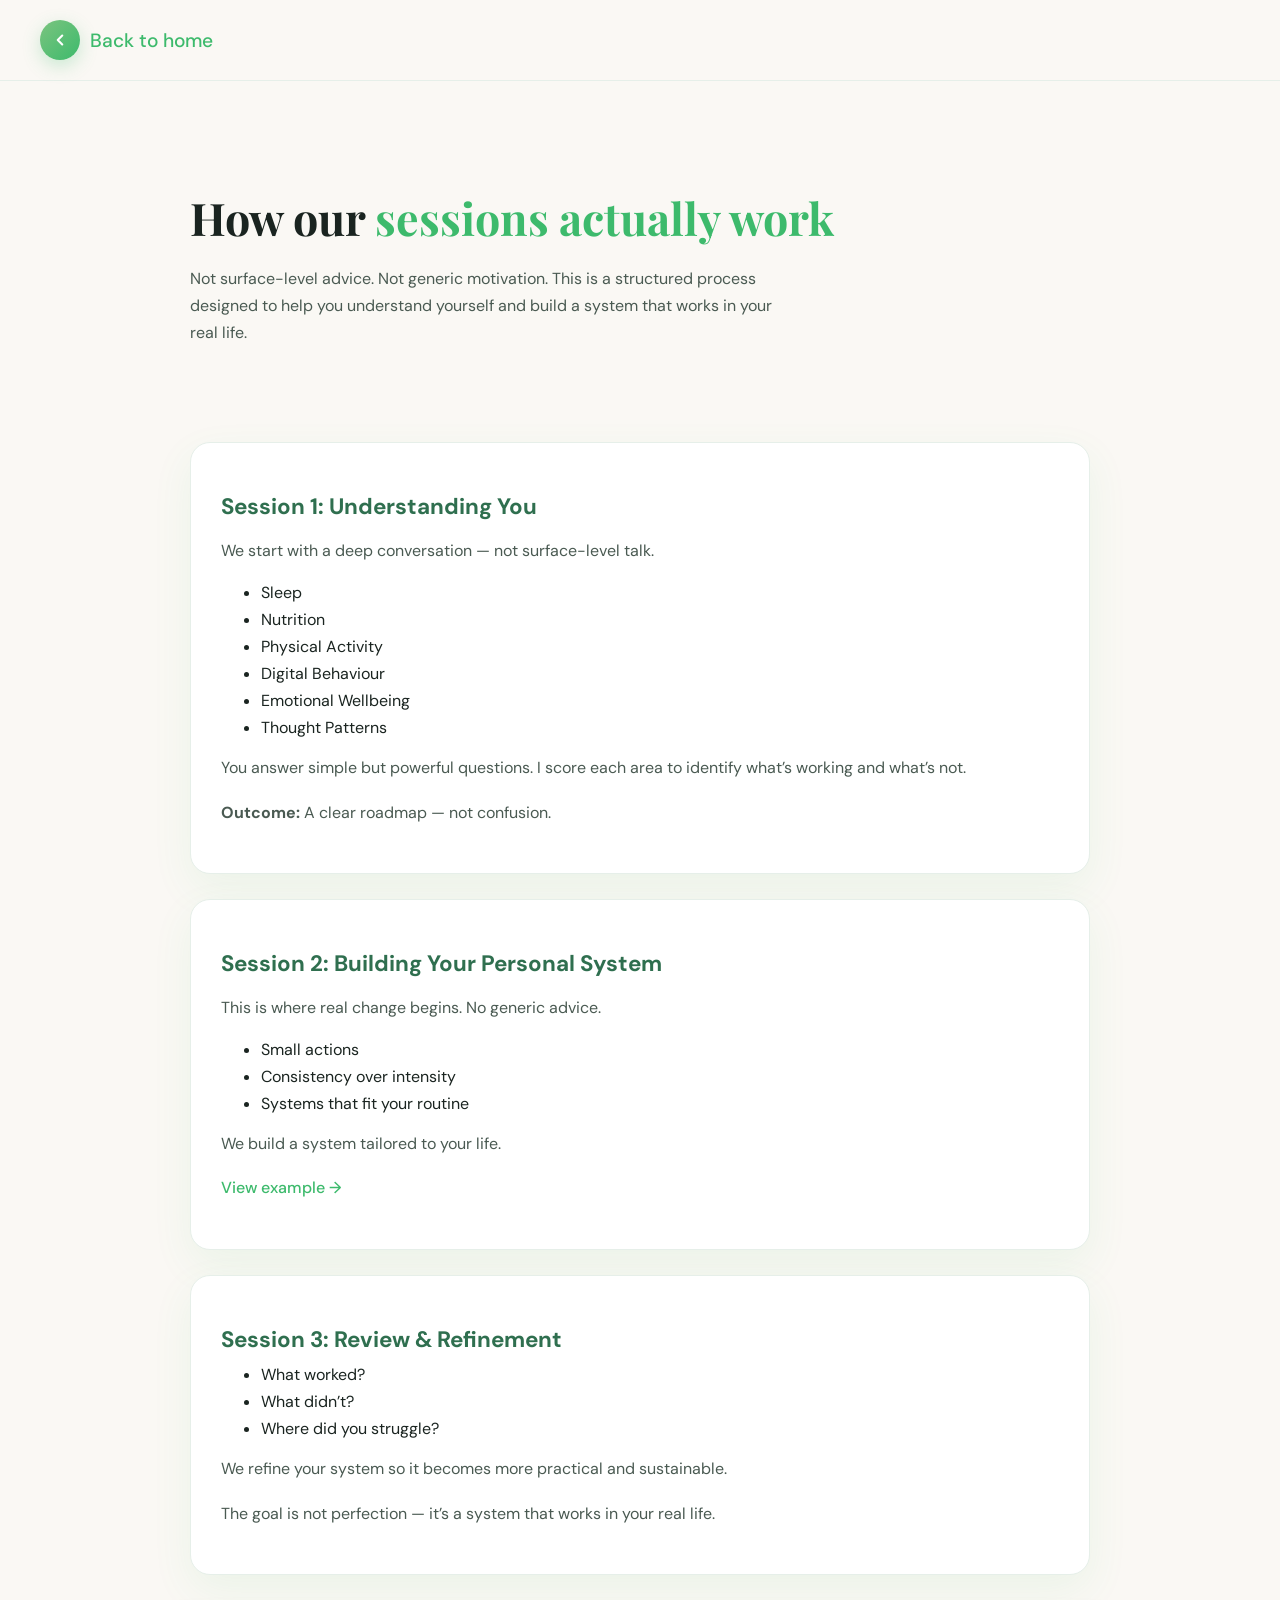
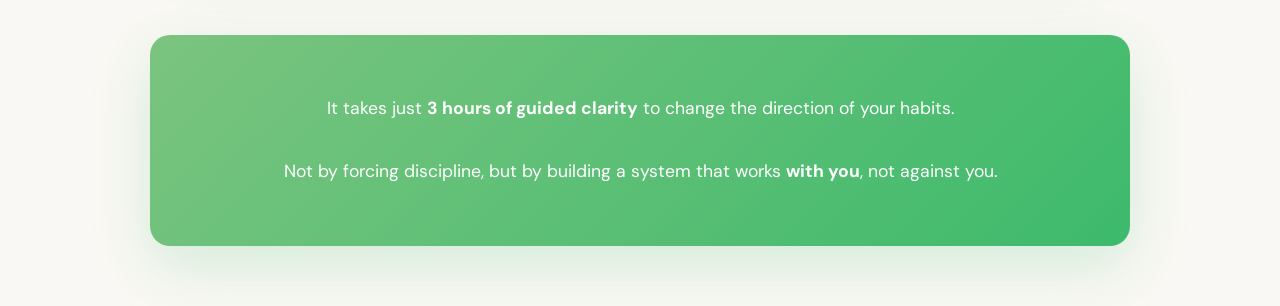
==== sessions.html @ 056bf9ea "Add files via upload" ====
<!DOCTYPE html>
<html lang="en">
<head>
<meta charset="UTF-8">
<meta name="viewport" content="width=device-width, initial-scale=1.0">
<title>How Sessions Work | Calm+Lab</title>

<link href="https://fonts.googleapis.com/css2?family=Playfair+Display:ital,wght@0,400;0,600;0,700;1,400;1,600&family=DM+Sans:wght@300;400;500&display=swap" rel="stylesheet">

<style>
:root {
  --green-light: #7bc47f;
  --green-mid: #3dba6c;
  --green-dark: #2f6f4f;
  --cream: #faf8f4;
  --text-dark: #1a2420;
  --text-body: #4a5a52;
  --border: #e6efe9;
  --gradient: linear-gradient(135deg, #7bc47f, #3dba6c);
}

body {
  margin: 0;
  font-family: 'DM Sans', sans-serif;
  background: var(--cream);
  color: var(--text-dark);
}

/* HEADER */
.header {
  padding: 20px 40px;
  border-bottom: 1px solid var(--border);
  font-weight: 500;
  color: var(--green-mid);
}

/* HERO */
.hero {
  padding: 80px 40px 40px;
  max-width: 900px;
  margin: auto;
}

.hero h1 {
  font-family: 'Playfair Display', serif;
  font-size: 2.8rem;
  line-height: 1.2;
  margin-bottom: 20px;
}

.hero span {
  color: var(--green-mid);
}

.hero p {
  color: var(--text-body);
  max-width: 600px;
  line-height: 1.7;
}

/* SECTION */
.section {
  max-width: 900px;
  margin: 40px auto;
  padding: 0 40px;
}

/* CARD */
.card {
  background: #fff;
  border-radius: 20px;
  padding: 30px;
  margin-bottom: 25px;
  border: 1px solid var(--border);
  box-shadow: 0 15px 40px rgba(61,186,108,0.08);
}

.card h2 {
  font-size: 1.4rem;
  margin-bottom: 10px;
  color: var(--green-dark);
}

.card p {
  color: var(--text-body);
  line-height: 1.8;
}

ul {
  margin-top: 10px;
  margin-bottom: 15px;
}

li {
  margin-bottom: 6px;
}

/* LINK */
.link {
  color: var(--green-mid);
  text-decoration: none;
  font-weight: 500;
}

/* CTA BOX */
.highlight {
  margin: 60px auto;
  max-width: 900px;
  padding: 40px;
  border-radius: 20px;
  background: var(--gradient);
  color: white;
  text-align: center;
  box-shadow: 0 20px 60px rgba(61,186,108,0.2);
}

.highlight p {
  font-size: 1.1rem;
  line-height: 1.8;
}

/* RESPONSIVE */
@media (max-width: 768px) {
  .hero, .section {
    padding: 40px 20px;
  }

  .hero h1 {
    font-size: 2rem;
  }
}

/* Back link container */
.back-link {
  display: inline-flex;
  align-items: center;
  gap: 10px;

  text-decoration: none;
  color: var(--green-mid);

  font-size: 1.2rem;
  font-weight: 500;
}

/* Circle */
.arrow-circle {
  width: 40px;
  height: 40px;

  background: var(--gradient);
  border-radius: 50%;

  display: flex;
  align-items: center;
  justify-content: center;

  box-shadow: 0 6px 18px rgba(61,186,108,0.25);
  transition: 0.25s ease;
}

/* SVG arrow */
.arrow-circle svg {
  width: 18px;
  height: 18px;
}

/* Hover */
.back-link:hover .arrow-circle {
  transform: translateX(-3px);
  box-shadow: 0 10px 25px rgba(61,186,108,0.35);
}
</style>
</head>

<body>

<div class="header">
  <a href="index.html" class="back-link">
  
  <span class="arrow-circle">
    <svg viewBox="0 0 24 24" fill="none">
      <path d="M15 6L9 12L15 18" stroke="white" stroke-width="2.8" stroke-linecap="round" stroke-linejoin="round"/>
    </svg>
  </span>

  Back to home
</a>
</div>

<div class="hero">
  <h1>How our <span>sessions actually work</span></h1>
  <p>
    Not surface-level advice. Not generic motivation.  
    This is a structured process designed to help you understand yourself and build a system that works in your real life.
  </p>
</div>

<div class="section">

  <div class="card">
    <h2>Session 1: Understanding You</h2>
    <p>We start with a deep conversation — not surface-level talk.</p>

    <ul>
      <li>Sleep</li>
      <li>Nutrition</li>
      <li>Physical Activity</li>
      <li>Digital Behaviour</li>
      <li>Emotional Wellbeing</li>
      <li>Thought Patterns</li>
    </ul>

    <p>
      You answer simple but powerful questions.  
      I score each area to identify what’s working and what’s not.
    </p>

    <p><strong>Outcome:</strong> A clear roadmap — not confusion.</p>
  </div>

  <div class="card">
    <h2>Session 2: Building Your Personal System</h2>

    <p>This is where real change begins. No generic advice.</p>

    <ul>
      <li>Small actions</li>
      <li>Consistency over intensity</li>
      <li>Systems that fit your routine</li>
    </ul>

    <p>We build a system tailored to your life.</p>

    <p>
      <a href="https://www.linkedin.com/posts/md-litu2003_productivity-systems-selfimprovement-share-7450441171782483968-IcbO" target="_blank" class="link">
        View example →
      </a>
    </p>
  </div>

  <div class="card">
    <h2>Session 3: Review & Refinement</h2>

    <ul>
      <li>What worked?</li>
      <li>What didn’t?</li>
      <li>Where did you struggle?</li>
    </ul>

    <p>
      We refine your system so it becomes more practical and sustainable.
    </p>

    <p>
      The goal is not perfection — it’s a system that works in your real life.
    </p>
  </div>

</div>

<div class="highlight">
  <p>
    It takes just <strong>3 hours of guided clarity</strong> to change the direction of your habits.
    <br><br>
    Not by forcing discipline,  
    but by building a system that works <strong>with you</strong>, not against you.
  </p>
</div>

</body>
</html>
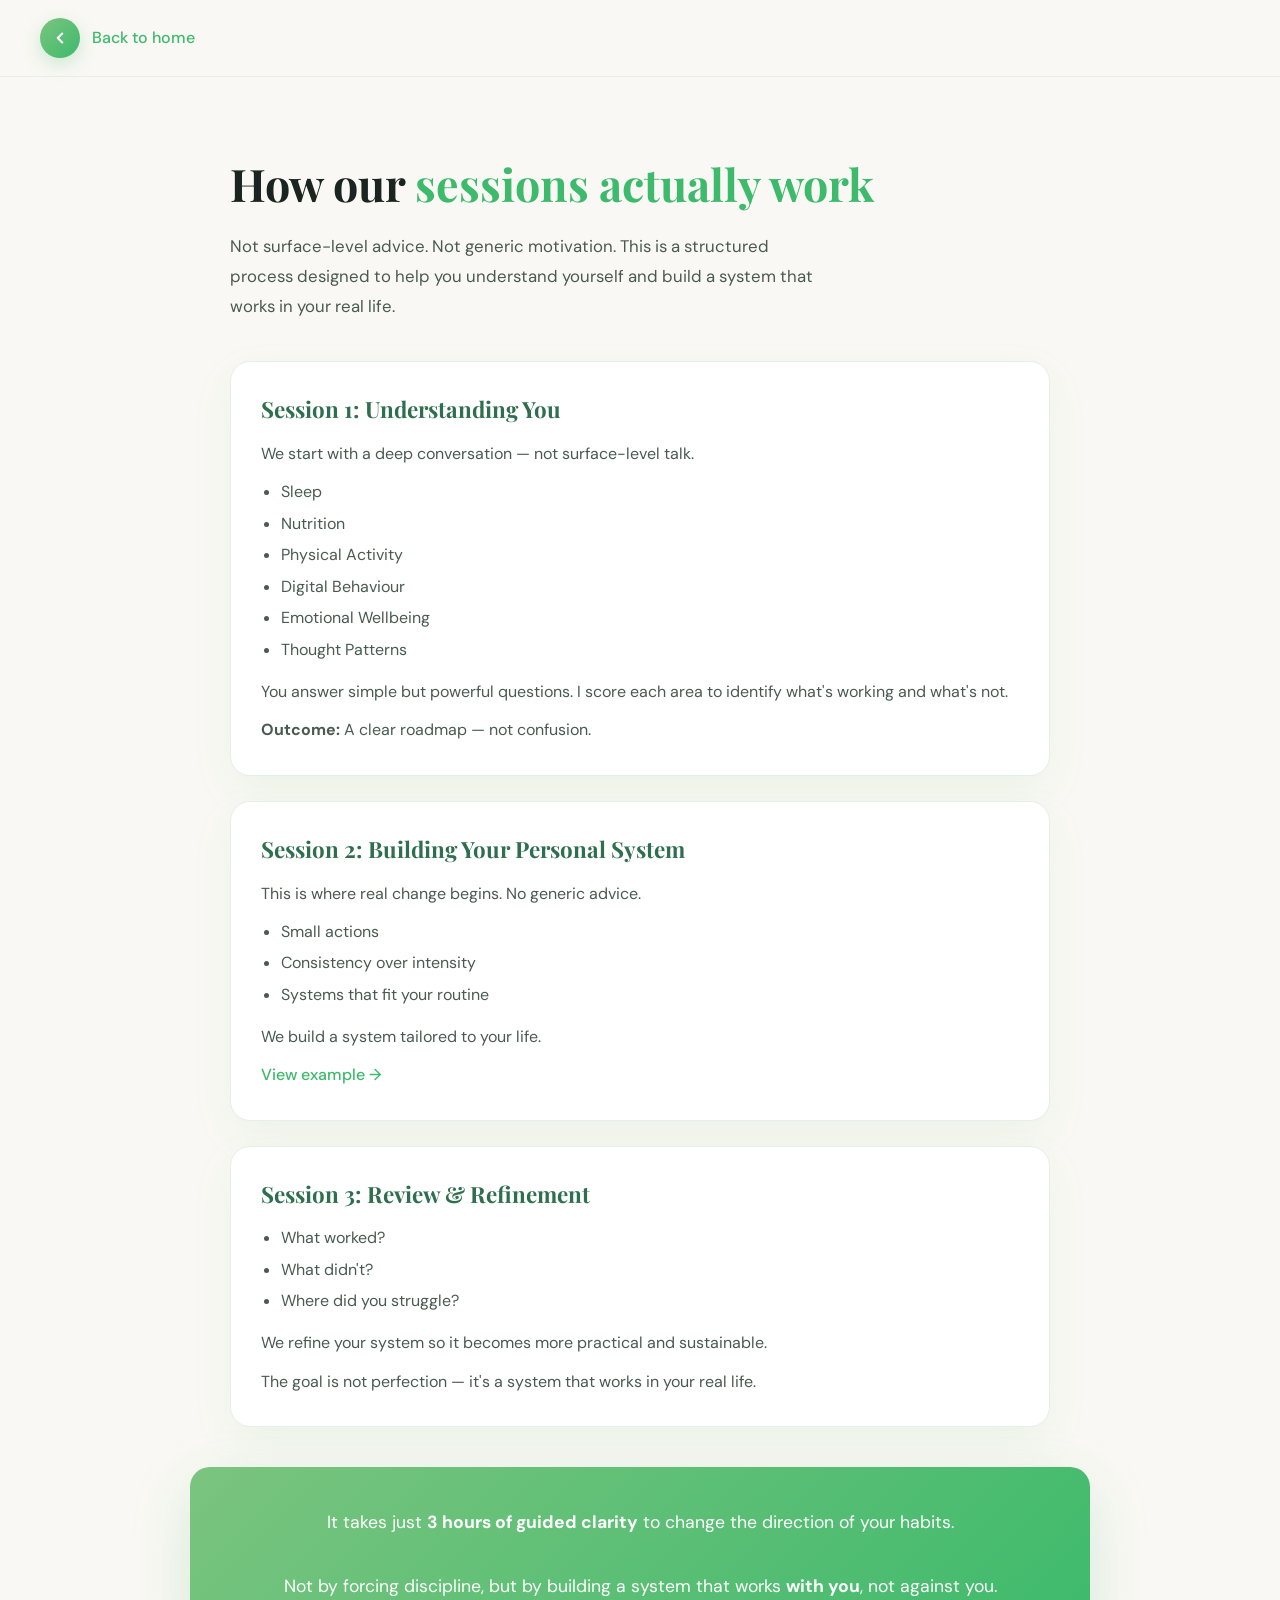
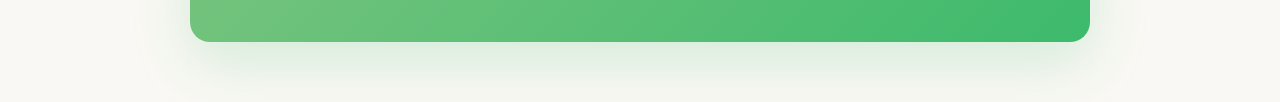
==== commit 37d5a84b: "Add files via upload fixed website landing page and added logo as seperate file" ====
--- a/sessions.html
+++ b/sessions.html
@@ -1,272 +1,100 @@
-<!DOCTYPE html>
-<html lang="en">
-<head>
-<meta charset="UTF-8">
-<meta name="viewport" content="width=device-width, initial-scale=1.0">
-<title>How Sessions Work | Calm+Lab</title>
-
-<link href="https://fonts.googleapis.com/css2?family=Playfair+Display:ital,wght@0,400;0,600;0,700;1,400;1,600&family=DM+Sans:wght@300;400;500&display=swap" rel="stylesheet">
-
-<style>
-:root {
-  --green-light: #7bc47f;
-  --green-mid: #3dba6c;
-  --green-dark: #2f6f4f;
-  --cream: #faf8f4;
-  --text-dark: #1a2420;
-  --text-body: #4a5a52;
-  --border: #e6efe9;
-  --gradient: linear-gradient(135deg, #7bc47f, #3dba6c);
-}
-
-body {
-  margin: 0;
-  font-family: 'DM Sans', sans-serif;
-  background: var(--cream);
-  color: var(--text-dark);
-}
-
-/* HEADER */
-.header {
-  padding: 20px 40px;
-  border-bottom: 1px solid var(--border);
-  font-weight: 500;
-  color: var(--green-mid);
-}
-
-/* HERO */
-.hero {
-  padding: 80px 40px 40px;
-  max-width: 900px;
-  margin: auto;
-}
-
-.hero h1 {
-  font-family: 'Playfair Display', serif;
-  font-size: 2.8rem;
-  line-height: 1.2;
-  margin-bottom: 20px;
-}
-
-.hero span {
-  color: var(--green-mid);
-}
-
-.hero p {
-  color: var(--text-body);
-  max-width: 600px;
-  line-height: 1.7;
-}
-
-/* SECTION */
-.section {
-  max-width: 900px;
-  margin: 40px auto;
-  padding: 0 40px;
-}
-
-/* CARD */
-.card {
-  background: #fff;
-  border-radius: 20px;
-  padding: 30px;
-  margin-bottom: 25px;
-  border: 1px solid var(--border);
-  box-shadow: 0 15px 40px rgba(61,186,108,0.08);
-}
-
-.card h2 {
-  font-size: 1.4rem;
-  margin-bottom: 10px;
-  color: var(--green-dark);
-}
-
-.card p {
-  color: var(--text-body);
-  line-height: 1.8;
-}
-
-ul {
-  margin-top: 10px;
-  margin-bottom: 15px;
-}
-
-li {
-  margin-bottom: 6px;
-}
-
-/* LINK */
-.link {
-  color: var(--green-mid);
-  text-decoration: none;
-  font-weight: 500;
-}
-
-/* CTA BOX */
-.highlight {
-  margin: 60px auto;
-  max-width: 900px;
-  padding: 40px;
-  border-radius: 20px;
-  background: var(--gradient);
-  color: white;
-  text-align: center;
-  box-shadow: 0 20px 60px rgba(61,186,108,0.2);
-}
-
-.highlight p {
-  font-size: 1.1rem;
-  line-height: 1.8;
-}
-
-/* RESPONSIVE */
-@media (max-width: 768px) {
-  .hero, .section {
-    padding: 40px 20px;
-  }
-
-  .hero h1 {
-    font-size: 2rem;
-  }
-}
-
-/* Back link container */
-.back-link {
-  display: inline-flex;
-  align-items: center;
-  gap: 10px;
-
-  text-decoration: none;
-  color: var(--green-mid);
-
-  font-size: 1.2rem;
-  font-weight: 500;
-}
-
-/* Circle */
-.arrow-circle {
-  width: 40px;
-  height: 40px;
-
-  background: var(--gradient);
-  border-radius: 50%;
-
-  display: flex;
-  align-items: center;
-  justify-content: center;
-
-  box-shadow: 0 6px 18px rgba(61,186,108,0.25);
-  transition: 0.25s ease;
-}
-
-/* SVG arrow */
-.arrow-circle svg {
-  width: 18px;
-  height: 18px;
-}
-
-/* Hover */
-.back-link:hover .arrow-circle {
-  transform: translateX(-3px);
-  box-shadow: 0 10px 25px rgba(61,186,108,0.35);
-}
-</style>
-</head>
-
-<body>
-
-<div class="header">
-  <a href="index.html" class="back-link">
-  
-  <span class="arrow-circle">
-    <svg viewBox="0 0 24 24" fill="none">
-      <path d="M15 6L9 12L15 18" stroke="white" stroke-width="2.8" stroke-linecap="round" stroke-linejoin="round"/>
-    </svg>
-  </span>
-
-  Back to home
-</a>
-</div>
-
-<div class="hero">
-  <h1>How our <span>sessions actually work</span></h1>
-  <p>
-    Not surface-level advice. Not generic motivation.  
-    This is a structured process designed to help you understand yourself and build a system that works in your real life.
-  </p>
-</div>
-
-<div class="section">
-
-  <div class="card">
-    <h2>Session 1: Understanding You</h2>
-    <p>We start with a deep conversation — not surface-level talk.</p>
-
-    <ul>
-      <li>Sleep</li>
-      <li>Nutrition</li>
-      <li>Physical Activity</li>
-      <li>Digital Behaviour</li>
-      <li>Emotional Wellbeing</li>
-      <li>Thought Patterns</li>
-    </ul>
-
-    <p>
-      You answer simple but powerful questions.  
-      I score each area to identify what’s working and what’s not.
-    </p>
-
-    <p><strong>Outcome:</strong> A clear roadmap — not confusion.</p>
-  </div>
-
-  <div class="card">
-    <h2>Session 2: Building Your Personal System</h2>
-
-    <p>This is where real change begins. No generic advice.</p>
-
-    <ul>
-      <li>Small actions</li>
-      <li>Consistency over intensity</li>
-      <li>Systems that fit your routine</li>
-    </ul>
-
-    <p>We build a system tailored to your life.</p>
-
-    <p>
-      <a href="https://www.linkedin.com/posts/md-litu2003_productivity-systems-selfimprovement-share-7450441171782483968-IcbO" target="_blank" class="link">
-        View example →
-      </a>
-    </p>
-  </div>
-
-  <div class="card">
-    <h2>Session 3: Review & Refinement</h2>
-
-    <ul>
-      <li>What worked?</li>
-      <li>What didn’t?</li>
-      <li>Where did you struggle?</li>
-    </ul>
-
-    <p>
-      We refine your system so it becomes more practical and sustainable.
-    </p>
-
-    <p>
-      The goal is not perfection — it’s a system that works in your real life.
-    </p>
-  </div>
-
-</div>
-
-<div class="highlight">
-  <p>
-    It takes just <strong>3 hours of guided clarity</strong> to change the direction of your habits.
-    <br><br>
-    Not by forcing discipline,  
-    but by building a system that works <strong>with you</strong>, not against you.
-  </p>
-</div>
-
-</body>
-</html>+<!DOCTYPE html>
+<html lang="en">
+<head>
+  <meta charset="UTF-8">
+  <meta name="viewport" content="width=device-width, initial-scale=1.0">
+  <title>How Sessions Work | Calm+Lab</title>
+  <link rel="preconnect" href="https://fonts.googleapis.com">
+  <link rel="preconnect" href="https://fonts.gstatic.com" crossorigin>
+  <link href="https://fonts.googleapis.com/css2?family=Playfair+Display:ital,wght@0,400;0,600;0,700;1,400;1,600&family=DM+Sans:wght@300;400;500&display=swap" rel="stylesheet">
+  <link rel="stylesheet" href="sessions.css">
+</head>
+
+<body>
+
+  <!-- HEADER -->
+  <header class="header">
+    <a href="./index.html" class="back-link">
+      <span class="arrow-circle">
+        <svg viewBox="0 0 24 24" fill="none" aria-hidden="true">
+          <path d="M15 6L9 12L15 18" stroke="white" stroke-width="2.8" stroke-linecap="round" stroke-linejoin="round"/>
+        </svg>
+      </span>
+      Back to home
+    </a>
+  </header>
+
+  <!-- HERO -->
+  <section class="hero fade-up">
+    <h1>How our <span>sessions actually work</span></h1>
+    <p>
+      Not surface-level advice. Not generic motivation.
+      This is a structured process designed to help you understand yourself
+      and build a system that works in your real life.
+    </p>
+  </section>
+
+  <!-- SESSION CARDS -->
+  <div class="section">
+
+    <article class="card fade-up">
+      <h2>Session 1: Understanding You</h2>
+      <p>We start with a deep conversation — not surface-level talk.</p>
+      <ul>
+        <li>Sleep</li>
+        <li>Nutrition</li>
+        <li>Physical Activity</li>
+        <li>Digital Behaviour</li>
+        <li>Emotional Wellbeing</li>
+        <li>Thought Patterns</li>
+      </ul>
+      <p>
+        You answer simple but powerful questions.
+        I score each area to identify what's working and what's not.
+      </p>
+      <p><strong>Outcome:</strong> A clear roadmap — not confusion.</p>
+    </article>
+
+    <article class="card fade-up">
+      <h2>Session 2: Building Your Personal System</h2>
+      <p>This is where real change begins. No generic advice.</p>
+      <ul>
+        <li>Small actions</li>
+        <li>Consistency over intensity</li>
+        <li>Systems that fit your routine</li>
+      </ul>
+      <p>We build a system tailored to your life.</p>
+      <p>
+        <a href="https://www.linkedin.com/posts/md-litu2003_productivity-systems-selfimprovement-share-7450441171782483968-IcbO"
+           target="_blank" rel="noopener noreferrer" class="link">
+          View example →
+        </a>
+      </p>
+    </article>
+
+    <article class="card fade-up">
+      <h2>Session 3: Review &amp; Refinement</h2>
+      <ul>
+        <li>What worked?</li>
+        <li>What didn't?</li>
+        <li>Where did you struggle?</li>
+      </ul>
+      <p>We refine your system so it becomes more practical and sustainable.</p>
+      <p>The goal is not perfection — it's a system that works in your real life.</p>
+    </article>
+
+  </div>
+
+  <!-- CTA -->
+  <div class="highlight fade-up">
+    <p>
+      It takes just <strong>3 hours of guided clarity</strong> to change the direction of your habits.
+      <br><br>
+      Not by forcing discipline,
+      but by building a system that works <strong>with you</strong>, not against you.
+    </p>
+  </div>
+
+  <script src="sessions.js"></script>
+</body>
+</html>
--- a/sessions.css
+++ b/sessions.css
@@ -0,0 +1,215 @@
+/* ── CSS Variables ─────────────────────────────────────────── */
+:root {
+  --green-light: #7bc47f;
+  --green-mid:   #3dba6c;
+  --green-dark:  #2f6f4f;
+  --cream:       #faf8f4;
+  --text-dark:   #1a2420;
+  --text-body:   #4a5a52;
+  --border:      #e6efe9;
+  --gradient:    linear-gradient(135deg, #7bc47f, #3dba6c);
+  --shadow-card: 0 15px 40px rgba(61,186,108,0.08);
+  --shadow-cta:  0 20px 60px rgba(61,186,108,0.20);
+  --radius:      20px;
+}
+
+/* ── Reset & Base ──────────────────────────────────────────── */
+*, *::before, *::after { box-sizing: border-box; margin: 0; padding: 0; }
+
+html { scroll-behavior: smooth; }
+
+body {
+  font-family: 'DM Sans', sans-serif;
+  background: var(--cream);
+  color: var(--text-dark);
+  line-height: 1.6;
+  -webkit-font-smoothing: antialiased;
+}
+
+/* ── Header ────────────────────────────────────────────────── */
+.header {
+  padding: 18px 40px;
+  border-bottom: 1px solid var(--border);
+  background: var(--cream);
+  position: sticky;
+  top: 0;
+  z-index: 100;
+  backdrop-filter: blur(8px);
+}
+
+.back-link {
+  display: inline-flex;
+  align-items: center;
+  gap: 12px;
+  text-decoration: none;
+  color: var(--green-mid);
+  font-size: 1rem;
+  font-weight: 500;
+  transition: gap 0.25s ease;
+}
+
+.back-link:hover { gap: 16px; }
+
+.arrow-circle {
+  width: 40px;
+  height: 40px;
+  flex-shrink: 0;
+  background: var(--gradient);
+  border-radius: 50%;
+  display: flex;
+  align-items: center;
+  justify-content: center;
+  box-shadow: 0 6px 18px rgba(61,186,108,0.25);
+  transition: transform 0.25s ease, box-shadow 0.25s ease;
+}
+
+.arrow-circle svg { width: 18px; height: 18px; display: block; }
+
+.back-link:hover .arrow-circle {
+  transform: translateX(-4px);
+  box-shadow: 0 10px 25px rgba(61,186,108,0.35);
+}
+
+/* ── Hero ──────────────────────────────────────────────────── */
+.hero {
+  padding: 80px 40px 40px;
+  max-width: 900px;
+  margin: 0 auto;
+}
+
+.hero h1 {
+  font-family: 'Playfair Display', serif;
+  font-size: clamp(1.8rem, 5vw, 2.8rem);
+  line-height: 1.2;
+  margin-bottom: 20px;
+}
+
+.hero h1 span { color: var(--green-mid); }
+
+.hero p {
+  color: var(--text-body);
+  max-width: 600px;
+  line-height: 1.8;
+  font-size: clamp(0.95rem, 2.5vw, 1.05rem);
+}
+
+/* ── Section Wrapper ───────────────────────────────────────── */
+.section {
+  max-width: 900px;
+  margin: 0 auto 40px;
+  padding: 0 40px;
+}
+
+/* ── Cards ─────────────────────────────────────────────────── */
+.card {
+  background: #fff;
+  border-radius: var(--radius);
+  padding: 30px;
+  margin-bottom: 25px;
+  border: 1px solid var(--border);
+  box-shadow: var(--shadow-card);
+  transition: transform 0.25s ease, box-shadow 0.25s ease;
+}
+
+.card:hover {
+  transform: translateY(-3px);
+  box-shadow: 0 22px 55px rgba(61,186,108,0.13);
+}
+
+.card h2 {
+  font-family: 'Playfair Display', serif;
+  font-size: clamp(1.1rem, 3vw, 1.4rem);
+  margin-bottom: 12px;
+  color: var(--green-dark);
+}
+
+.card p {
+  color: var(--text-body);
+  line-height: 1.8;
+  font-size: clamp(0.9rem, 2.2vw, 1rem);
+  margin-bottom: 10px;
+}
+
+.card p:last-child { margin-bottom: 0; }
+
+/* ── Lists ─────────────────────────────────────────────────── */
+ul {
+  margin: 10px 0 15px 20px;
+  color: var(--text-body);
+}
+
+li {
+  margin-bottom: 6px;
+  font-size: clamp(0.9rem, 2.2vw, 1rem);
+  line-height: 1.6;
+}
+
+/* ── Links ─────────────────────────────────────────────────── */
+.link {
+  color: var(--green-mid);
+  text-decoration: none;
+  font-weight: 500;
+  transition: opacity 0.2s;
+}
+.link:hover { opacity: 0.75; }
+
+/* ── CTA Highlight ─────────────────────────────────────────── */
+.highlight {
+  max-width: 900px;
+  margin: 20px auto 60px;
+  padding: 40px;
+  border-radius: var(--radius);
+  background: var(--gradient);
+  color: #fff;
+  text-align: center;
+  box-shadow: var(--shadow-cta);
+}
+
+.highlight p {
+  font-size: clamp(0.95rem, 2.5vw, 1.1rem);
+  line-height: 1.8;
+}
+
+/* ── Fade-in animation ─────────────────────────────────────── */
+.fade-up {
+  opacity: 0;
+  transform: translateY(24px);
+  transition: opacity 0.55s ease, transform 0.55s ease;
+}
+.fade-up.visible {
+  opacity: 1;
+  transform: translateY(0);
+}
+
+/* ── Responsive ────────────────────────────────────────────── */
+@media (max-width: 768px) {
+  .header { padding: 14px 20px; }
+
+  .hero {
+    padding: 40px 20px 28px;
+  }
+
+  .section {
+    padding: 0 20px;
+  }
+
+  .card {
+    padding: 22px 20px;
+  }
+
+  .highlight {
+    margin: 10px 20px 40px;
+    padding: 28px 20px;
+  }
+}
+
+@media (max-width: 480px) {
+  .arrow-circle { width: 36px; height: 36px; }
+  .arrow-circle svg { width: 16px; height: 16px; }
+
+  .back-link { font-size: 0.9rem; gap: 10px; }
+
+  .card { padding: 18px 16px; border-radius: 14px; }
+
+  .highlight { border-radius: 14px; padding: 22px 16px; }
+}
